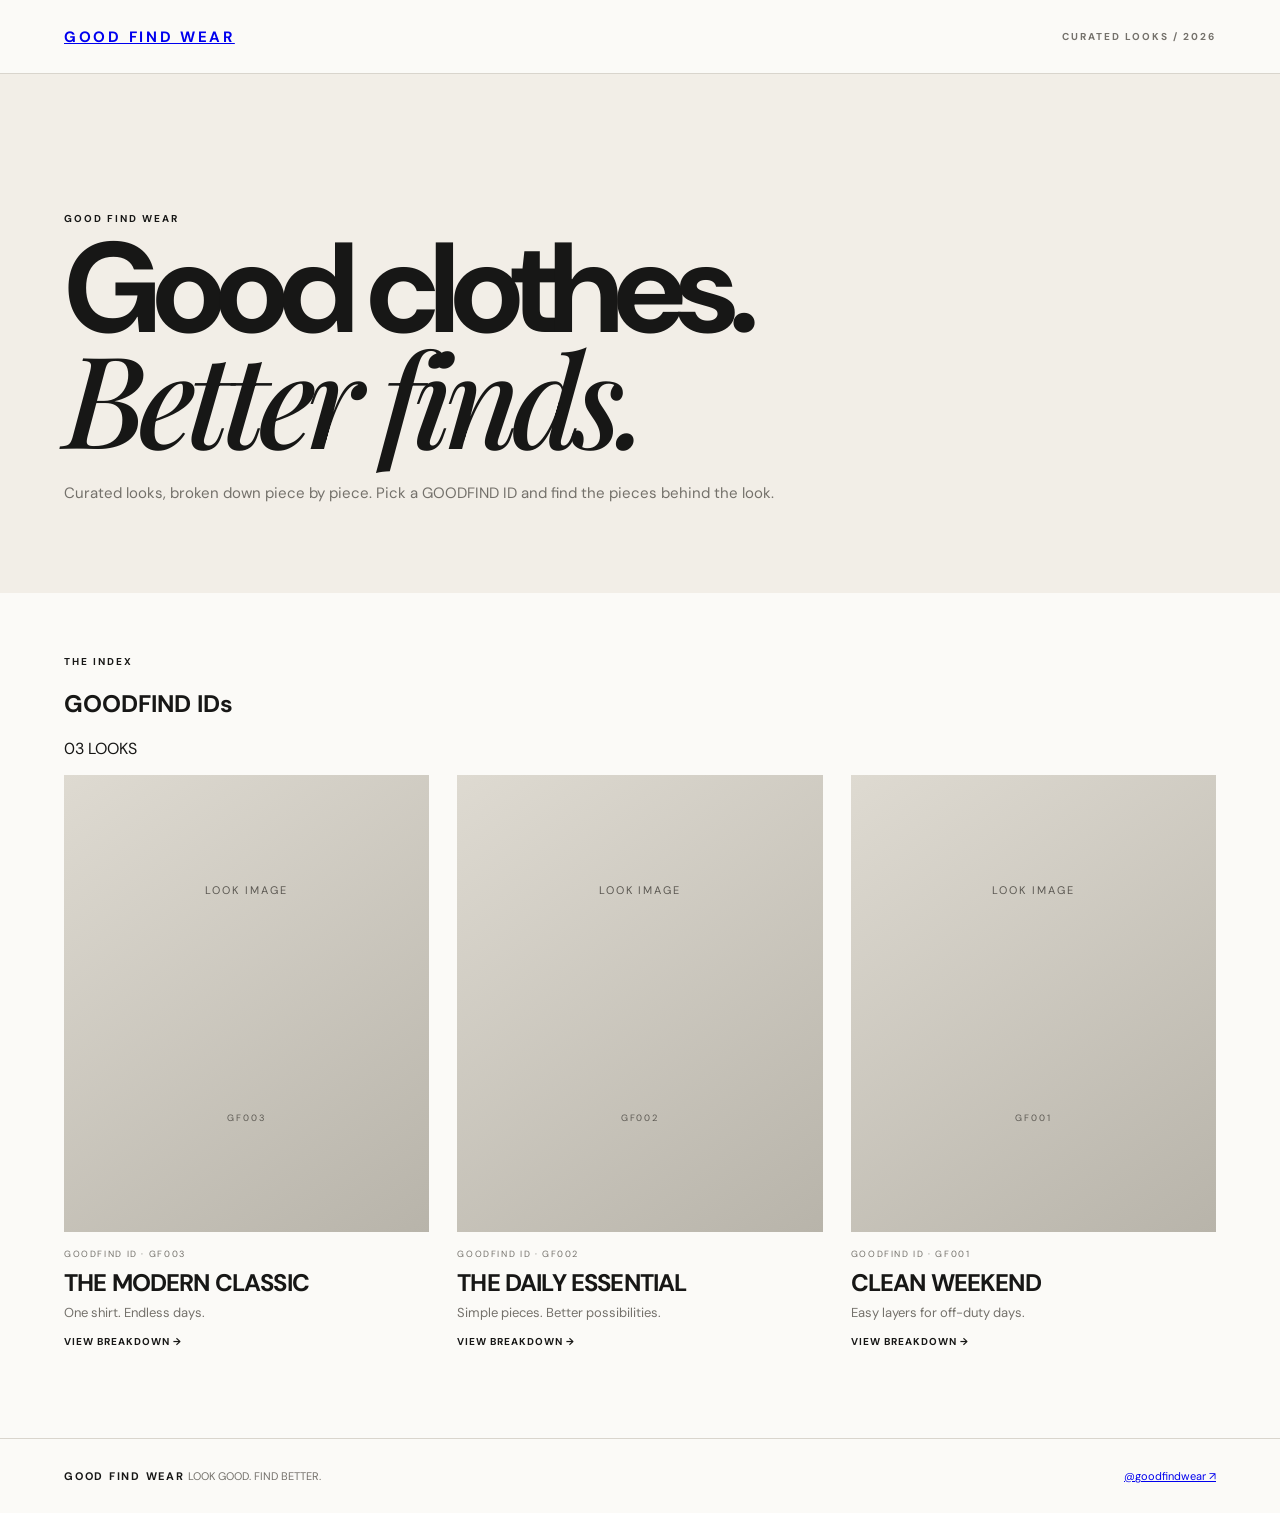
==== index.html @ c54a69d6 "Redesign Good Find landing page" ====
<!doctype html>
<html lang="en">
<head>
  <meta charset="utf-8">
  <meta name="viewport" content="width=device-width, initial-scale=1">
  <meta name="description" content="GOOD FIND WEAR — curated looks and the pieces behind them.">
  <title>GOOD FIND WEAR — Curated Looks</title>
  <link rel="preconnect" href="https://fonts.googleapis.com">
  <link rel="preconnect" href="https://fonts.gstatic.com" crossorigin>
  <link href="https://fonts.googleapis.com/css2?family=DM+Sans:wght@400;500;600;700&family=Playfair+Display:ital,wght@500;600&display=swap" rel="stylesheet">
  <link rel="stylesheet" href="./styles.css">
</head>
<body>
  <header class="site-header">
    <a class="wordmark" href="#top" aria-label="GOOD FIND WEAR home">GOOD FIND WEAR</a>
    <span class="header-note">CURATED LOOKS / 2026</span>
  </header>

  <main id="top">
    <section class="intro">
      <div class="intro-inner">
        <p class="eyebrow">GOOD FIND WEAR</p>
        <h1>Good clothes.<br><em>Better finds.</em></h1>
        <p class="intro-copy">Curated looks, broken down piece by piece. Pick a GOODFIND ID and find the pieces behind the look.</p>
      </div>
    </section>

    <section class="looks" aria-label="Good Find Wear looks">
      <div class="section-head">
        <div>
          <p class="eyebrow">THE INDEX</p>
          <h2>GOODFIND IDs</h2>
        </div>
        <p class="section-count">03 LOOKS</p>
      </div>
      <div id="lookGrid" class="look-grid"></div>
    </section>
  </main>

  <footer>
    <div>
      <strong>GOOD FIND WEAR</strong>
      <span>LOOK GOOD. FIND BETTER.</span>
    </div>
    <a href="https://instagram.com/goodfindwear" target="_blank" rel="noreferrer">@goodfindwear ↗</a>
  </footer>

  <script src="./script.js"></script>
</body>
</html>
---- styles.css ----
@import url('https://fonts.googleapis.com/css2?family=DM+Sans:wght@400;500;600;700&family=Playfair+Display:ital,wght@500;600&display=swap');
:root{--paper:#fbfaf7;--cream:#f2eee7;--ink:#171716;--muted:#74716b;--line:#d9d5cd}
*{box-sizing:border-box}html{scroll-behavior:smooth}body{margin:0;background:var(--paper);color:var(--ink);font-family:'DM Sans',Arial,sans-serif}.site-header{height:74px;padding:0 5vw;border-bottom:1px solid var(--line);display:flex;align-items:center;justify-content:space-between;position:sticky;top:0;background:rgba(251,250,247,.94);backdrop-filter:blur(12px);z-index:10}.wordmark{font-weight:700;letter-spacing:.18em;font-size:15px}.wordmark span{display:block;font-size:8px;letter-spacing:.25em;color:var(--muted);margin-top:5px}.header-note,.eyebrow,.section-label{font-size:10px;letter-spacing:.2em;font-weight:700}.header-note{color:var(--muted)}.intro{padding:10vw 5vw 7vw;background:var(--cream)}.intro h1{font-size:clamp(58px,10vw,128px);line-height:.84;letter-spacing:-.065em;margin:0 0 24px}.intro h1 em{font-family:'Playfair Display',serif;font-weight:500}.intro p:last-child{margin:0;color:var(--muted);font-size:15px}.looks{padding:52px 5vw 90px}.section-label{display:flex;justify-content:space-between;color:var(--muted);border-bottom:1px solid var(--line);padding-bottom:18px;margin-bottom:28px}.look-grid{display:grid;grid-template-columns:repeat(3,1fr);gap:28px}.look-card{cursor:pointer}.look-cover{display:block}.image-placeholder{background:linear-gradient(145deg,#dedad1,#b8b4aa);display:grid;place-items:center;text-align:center;color:#5b5852;font-size:11px;letter-spacing:.18em}.look-image{aspect-ratio:4/5;transition:transform .25s ease}.look-card:hover .look-image{transform:translateY(-3px)}.look-id{font-size:9px;letter-spacing:.18em;color:var(--muted);margin:16px 0 7px}.look-card h2{font-size:24px;letter-spacing:-.035em;margin:0 0 6px}.look-card p:not(.look-id){font-size:13px;color:var(--muted);margin:0}.view{display:block;margin-top:14px;font-size:10px;font-weight:700;letter-spacing:.1em;text-transform:uppercase}.look-details{margin-top:15px}.look-details summary{list-style:none;cursor:pointer;border-top:1px solid var(--line);padding:15px 0;font-size:10px;font-weight:700;letter-spacing:.12em;text-transform:uppercase;display:flex;justify-content:space-between}.look-details summary::-webkit-details-marker{display:none}.look-details summary span{font-size:17px;font-weight:400}.look-details[open] summary span{transform:rotate(45deg)}.breakdown{border-top:1px solid var(--line);padding-top:12px}.breakdown-intro{font-size:10px;font-weight:700;letter-spacing:.15em;margin:0 0 8px}.item{display:grid;grid-template-columns:58px 1fr 18px;gap:11px;align-items:center;padding:12px 0;border-bottom:1px solid var(--line)}.item-image{width:58px;aspect-ratio:1}.item strong{display:block;font-size:13px}.item small{display:block;color:var(--muted);font-size:10px;margin-top:3px}.item b{font-weight:400}.item:hover strong{text-decoration:underline}.placeholder-card{opacity:.55}.placeholder-card .look-cover{pointer-events:none}footer{padding:30px 5vw;border-top:1px solid var(--line);display:flex;justify-content:space-between;align-items:center;font-size:11px}footer strong{letter-spacing:.16em}footer span{color:var(--muted)}footer a{text-decoration:underline}@media(max-width:800px){.header-note{display:none}.intro{padding:20vw 6vw 14vw}.looks{padding:42px 5vw 70px}.look-grid{grid-template-columns:1fr 1fr;gap:20px}.look-card:first-child{grid-column:1/-1}.look-card h2{font-size:20px}.item{grid-template-columns:54px 1fr 16px}.item-image{width:54px}}@media(max-width:520px){.look-grid{grid-template-columns:1fr}.look-card:first-child{grid-column:auto}.intro h1{font-size:58px}footer{display:block}footer a{display:block;margin-top:12px}}
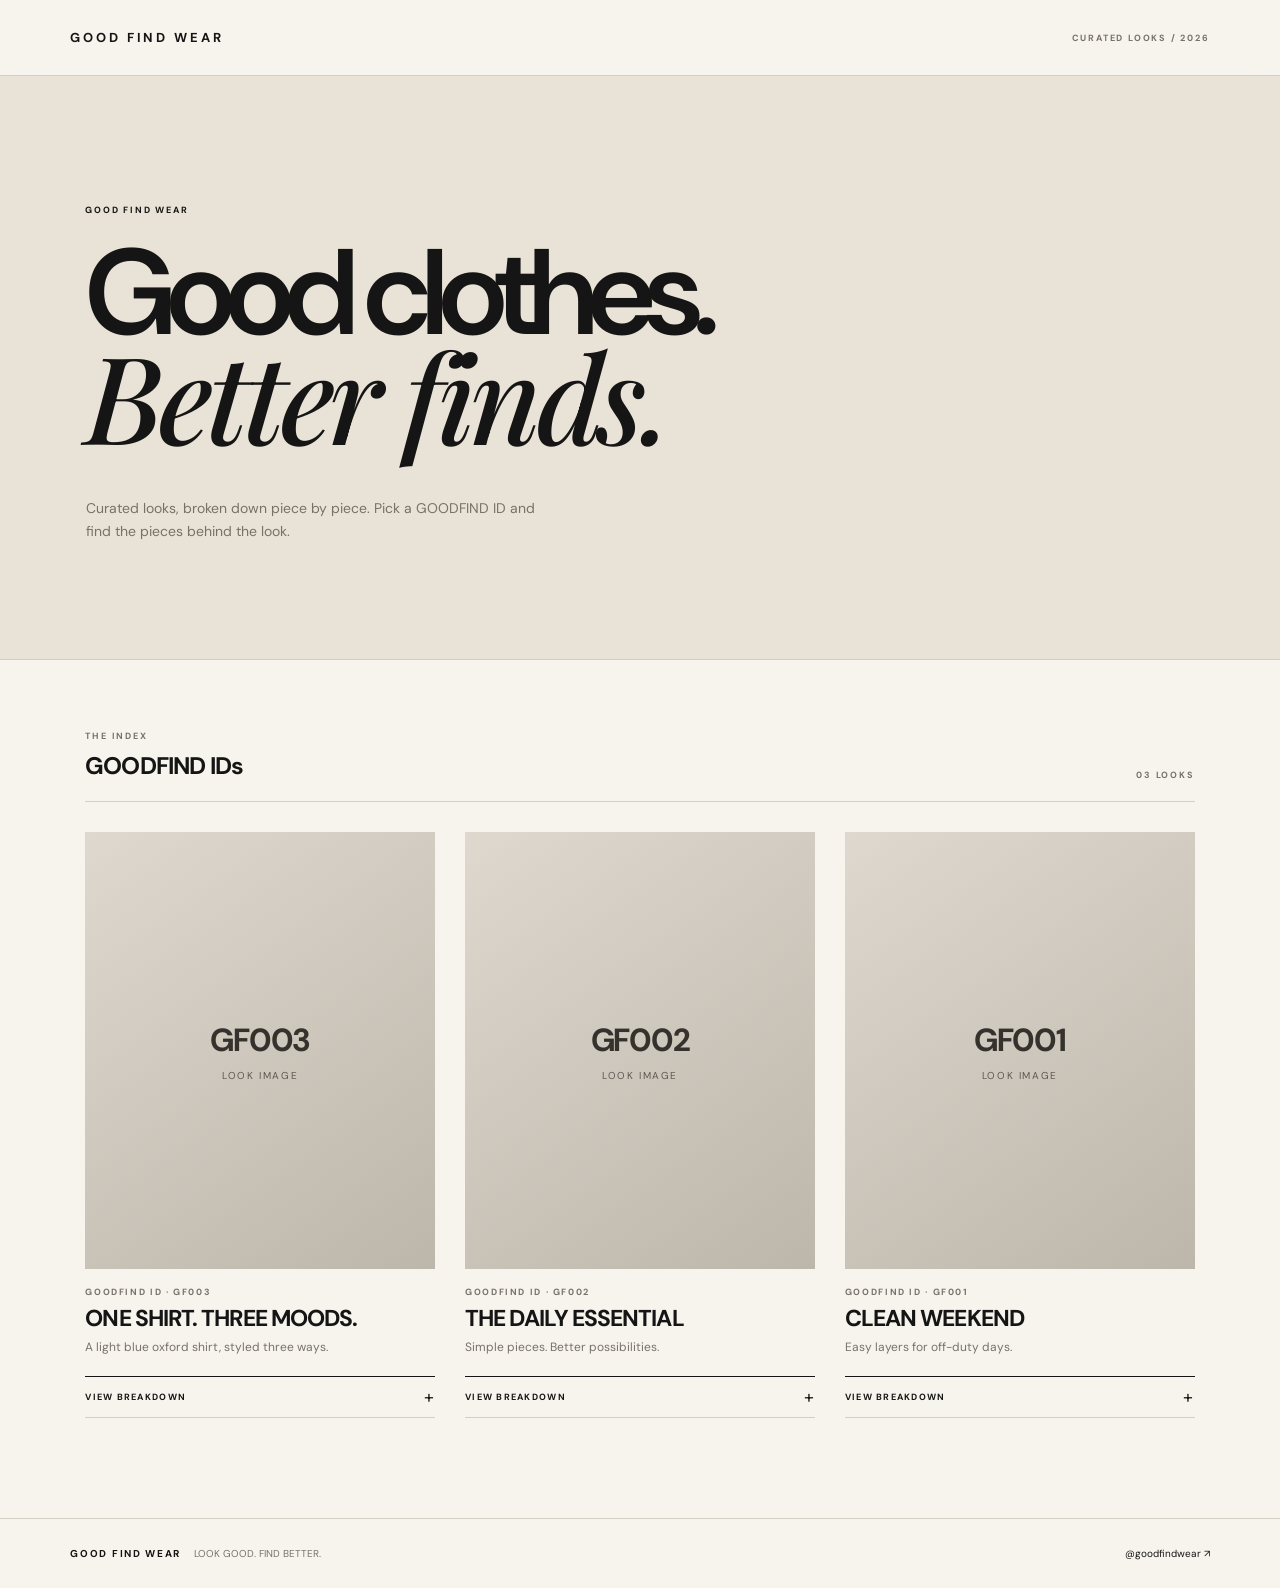
==== commit 11172cc7: "Fix first-load asset caching on landing page" ====
--- a/index.html
+++ b/index.html
@@ -8,7 +8,7 @@
   <link rel="preconnect" href="https://fonts.googleapis.com">
   <link rel="preconnect" href="https://fonts.gstatic.com" crossorigin>
   <link href="https://fonts.googleapis.com/css2?family=DM+Sans:wght@400;500;600;700&family=Playfair+Display:ital,wght@500;600&display=swap" rel="stylesheet">
-  <link rel="stylesheet" href="./styles.css">
+  <link rel="stylesheet" href="./styles.css?v=2">
 </head>
 <body>
   <header class="site-header">
@@ -45,6 +45,6 @@
     <a href="https://instagram.com/goodfindwear" target="_blank" rel="noreferrer">@goodfindwear ↗</a>
   </footer>
 
-  <script src="./script.js"></script>
+  <script src="./script.js?v=2" defer></script>
 </body>
 </html>
--- a/styles.css
+++ b/styles.css
@@ -1,3 +1 @@
-@import url('https://fonts.googleapis.com/css2?family=DM+Sans:wght@400;500;600;700&family=Playfair+Display:ital,wght@500;600&display=swap');
-:root{--paper:#fbfaf7;--cream:#f2eee7;--ink:#171716;--muted:#74716b;--line:#d9d5cd}
-*{box-sizing:border-box}html{scroll-behavior:smooth}body{margin:0;background:var(--paper);color:var(--ink);font-family:'DM Sans',Arial,sans-serif}.site-header{height:74px;padding:0 5vw;border-bottom:1px solid var(--line);display:flex;align-items:center;justify-content:space-between;position:sticky;top:0;background:rgba(251,250,247,.94);backdrop-filter:blur(12px);z-index:10}.wordmark{font-weight:700;letter-spacing:.18em;font-size:15px}.wordmark span{display:block;font-size:8px;letter-spacing:.25em;color:var(--muted);margin-top:5px}.header-note,.eyebrow,.section-label{font-size:10px;letter-spacing:.2em;font-weight:700}.header-note{color:var(--muted)}.intro{padding:10vw 5vw 7vw;background:var(--cream)}.intro h1{font-size:clamp(58px,10vw,128px);line-height:.84;letter-spacing:-.065em;margin:0 0 24px}.intro h1 em{font-family:'Playfair Display',serif;font-weight:500}.intro p:last-child{margin:0;color:var(--muted);font-size:15px}.looks{padding:52px 5vw 90px}.section-label{display:flex;justify-content:space-between;color:var(--muted);border-bottom:1px solid var(--line);padding-bottom:18px;margin-bottom:28px}.look-grid{display:grid;grid-template-columns:repeat(3,1fr);gap:28px}.look-card{cursor:pointer}.look-cover{display:block}.image-placeholder{background:linear-gradient(145deg,#dedad1,#b8b4aa);display:grid;place-items:center;text-align:center;color:#5b5852;font-size:11px;letter-spacing:.18em}.look-image{aspect-ratio:4/5;transition:transform .25s ease}.look-card:hover .look-image{transform:translateY(-3px)}.look-id{font-size:9px;letter-spacing:.18em;color:var(--muted);margin:16px 0 7px}.look-card h2{font-size:24px;letter-spacing:-.035em;margin:0 0 6px}.look-card p:not(.look-id){font-size:13px;color:var(--muted);margin:0}.view{display:block;margin-top:14px;font-size:10px;font-weight:700;letter-spacing:.1em;text-transform:uppercase}.look-details{margin-top:15px}.look-details summary{list-style:none;cursor:pointer;border-top:1px solid var(--line);padding:15px 0;font-size:10px;font-weight:700;letter-spacing:.12em;text-transform:uppercase;display:flex;justify-content:space-between}.look-details summary::-webkit-details-marker{display:none}.look-details summary span{font-size:17px;font-weight:400}.look-details[open] summary span{transform:rotate(45deg)}.breakdown{border-top:1px solid var(--line);padding-top:12px}.breakdown-intro{font-size:10px;font-weight:700;letter-spacing:.15em;margin:0 0 8px}.item{display:grid;grid-template-columns:58px 1fr 18px;gap:11px;align-items:center;padding:12px 0;border-bottom:1px solid var(--line)}.item-image{width:58px;aspect-ratio:1}.item strong{display:block;font-size:13px}.item small{display:block;color:var(--muted);font-size:10px;margin-top:3px}.item b{font-weight:400}.item:hover strong{text-decoration:underline}.placeholder-card{opacity:.55}.placeholder-card .look-cover{pointer-events:none}footer{padding:30px 5vw;border-top:1px solid var(--line);display:flex;justify-content:space-between;align-items:center;font-size:11px}footer strong{letter-spacing:.16em}footer span{color:var(--muted)}footer a{text-decoration:underline}@media(max-width:800px){.header-note{display:none}.intro{padding:20vw 6vw 14vw}.looks{padding:42px 5vw 70px}.look-grid{grid-template-columns:1fr 1fr;gap:20px}.look-card:first-child{grid-column:1/-1}.look-card h2{font-size:20px}.item{grid-template-columns:54px 1fr 16px}.item-image{width:54px}}@media(max-width:520px){.look-grid{grid-template-columns:1fr}.look-card:first-child{grid-column:auto}.intro h1{font-size:58px}footer{display:block}footer a{display:block;margin-top:12px}}
+:root{--paper:#f7f4ee;--cream:#e9e2d6;--ink:#151515;--muted:#777269;--line:#d4cec3;--white:#fbfaf7}*{box-sizing:border-box}html{scroll-behavior:smooth}body{margin:0;background:var(--paper);color:var(--ink);font-family:'DM Sans',Arial,sans-serif;-webkit-font-smoothing:antialiased}.site-header{height:76px;padding:0 5.5vw;border-bottom:1px solid var(--line);display:flex;align-items:center;justify-content:space-between;position:sticky;top:0;background:rgba(247,244,238,.9);backdrop-filter:blur(14px);z-index:20}.wordmark{color:var(--ink);text-decoration:none;font-size:13px;font-weight:700;letter-spacing:.22em}.header-note,.eyebrow,.section-count{font-size:9px;letter-spacing:.2em;font-weight:700;color:var(--muted)}.intro{background:var(--cream);border-bottom:1px solid var(--line)}.intro-inner{max-width:1250px;margin:auto;padding:10vw 5.5vw 9vw}.intro .eyebrow{color:var(--ink);margin:0 0 26px}.intro h1{font-size:clamp(60px,9.5vw,138px);line-height:.84;letter-spacing:-.075em;font-weight:600;margin:0;max-width:1000px}.intro h1 em{font-family:'Playfair Display',Georgia,serif;font-weight:500;letter-spacing:-.045em}.intro-copy{max-width:470px;margin:42px 0 0 1px;font-size:14px;line-height:1.65;color:var(--muted)}.looks{max-width:1250px;margin:auto;padding:70px 5.5vw 100px}.section-head{display:flex;align-items:flex-end;justify-content:space-between;border-bottom:1px solid var(--line);padding-bottom:20px;margin-bottom:30px}.section-head .eyebrow{margin:0 0 8px}.section-head h2{font-size:24px;letter-spacing:-.04em;margin:0}.section-count{margin:0}.look-grid{display:grid;grid-template-columns:repeat(3,minmax(0,1fr));gap:30px}.look-card{min-width:0}.look-cover{display:block;width:100%;aspect-ratio:4/5;background:#d7d1c7;overflow:hidden;position:relative}.look-placeholder{width:100%;height:100%;display:flex;flex-direction:column;align-items:center;justify-content:center;background:linear-gradient(145deg,#ded8ce,#bdb6ab);color:#5d5850;letter-spacing:.16em;font-size:10px}.look-placeholder strong{font-size:32px;letter-spacing:-.04em;margin-bottom:8px;color:#35322d}.look-meta{padding:17px 0 0}.look-id{font-size:9px;letter-spacing:.18em;color:var(--muted);margin:0 0 9px;font-weight:700}.look-card h3{font-size:23px;letter-spacing:-.04em;line-height:1;margin:0 0 8px}.look-theme{font-size:12px;line-height:1.5;color:var(--muted);margin:0}.toggle{margin-top:20px;width:100%;border:0;border-top:1px solid var(--ink);border-bottom:1px solid var(--line);background:transparent;padding:14px 0;text-align:left;display:flex;align-items:center;justify-content:space-between;font:700 9px 'DM Sans',Arial,sans-serif;letter-spacing:.14em;text-transform:uppercase;color:var(--ink);cursor:pointer}.toggle span:last-child{font-size:18px;font-weight:400;line-height:0;transition:transform .2s ease}.look-card.is-open .toggle span:last-child{transform:rotate(45deg)}.breakdown{display:none;padding-top:5px}.look-card.is-open .breakdown{display:block}.breakdown-label{font-size:9px;letter-spacing:.16em;font-weight:700;color:var(--muted);padding:14px 0 4px}.item{display:grid;grid-template-columns:52px 1fr auto;gap:13px;align-items:center;padding:13px 0;border-bottom:1px solid var(--line);text-decoration:none;color:var(--ink)}.item-image{width:52px;height:52px;background:#ded9d0;display:grid;place-items:center;font-size:9px;letter-spacing:.12em;color:#625d54}.item strong{display:block;font-size:12px;font-weight:600}.item small{display:block;font-size:10px;line-height:1.5;color:var(--muted);margin-top:3px}.item b{font-size:14px;font-weight:400}.item.is-disabled{cursor:default}.item.is-disabled b{color:var(--muted)}.affiliate-note{font-size:9px;line-height:1.5;color:var(--muted);margin:12px 0 0}.affiliate-note strong{color:var(--ink)}footer{border-top:1px solid var(--line);padding:28px 5.5vw;display:flex;align-items:center;justify-content:space-between;font-size:10px}footer div{display:flex;gap:13px;align-items:center}footer strong{letter-spacing:.17em}footer span{color:var(--muted)}footer a{color:var(--ink);text-decoration:none}@media(max-width:850px){.look-grid{grid-template-columns:1fr 1fr}.intro-inner{padding-top:18vw;padding-bottom:15vw}}@media(max-width:560px){.site-header{height:64px;padding:0 6vw}.header-note{display:none}.intro-inner{padding:22vw 6vw 18vw}.intro h1{font-size:59px}.intro-copy{margin-top:30px;font-size:13px}.looks{padding:48px 6vw 70px}.section-head{margin-bottom:22px}.look-grid{grid-template-columns:1fr;gap:44px}.look-card h3{font-size:25px}footer{padding:24px 6vw;display:block}footer div{display:block}footer span{display:block;margin-top:6px}footer a{display:block;margin-top:18px}}
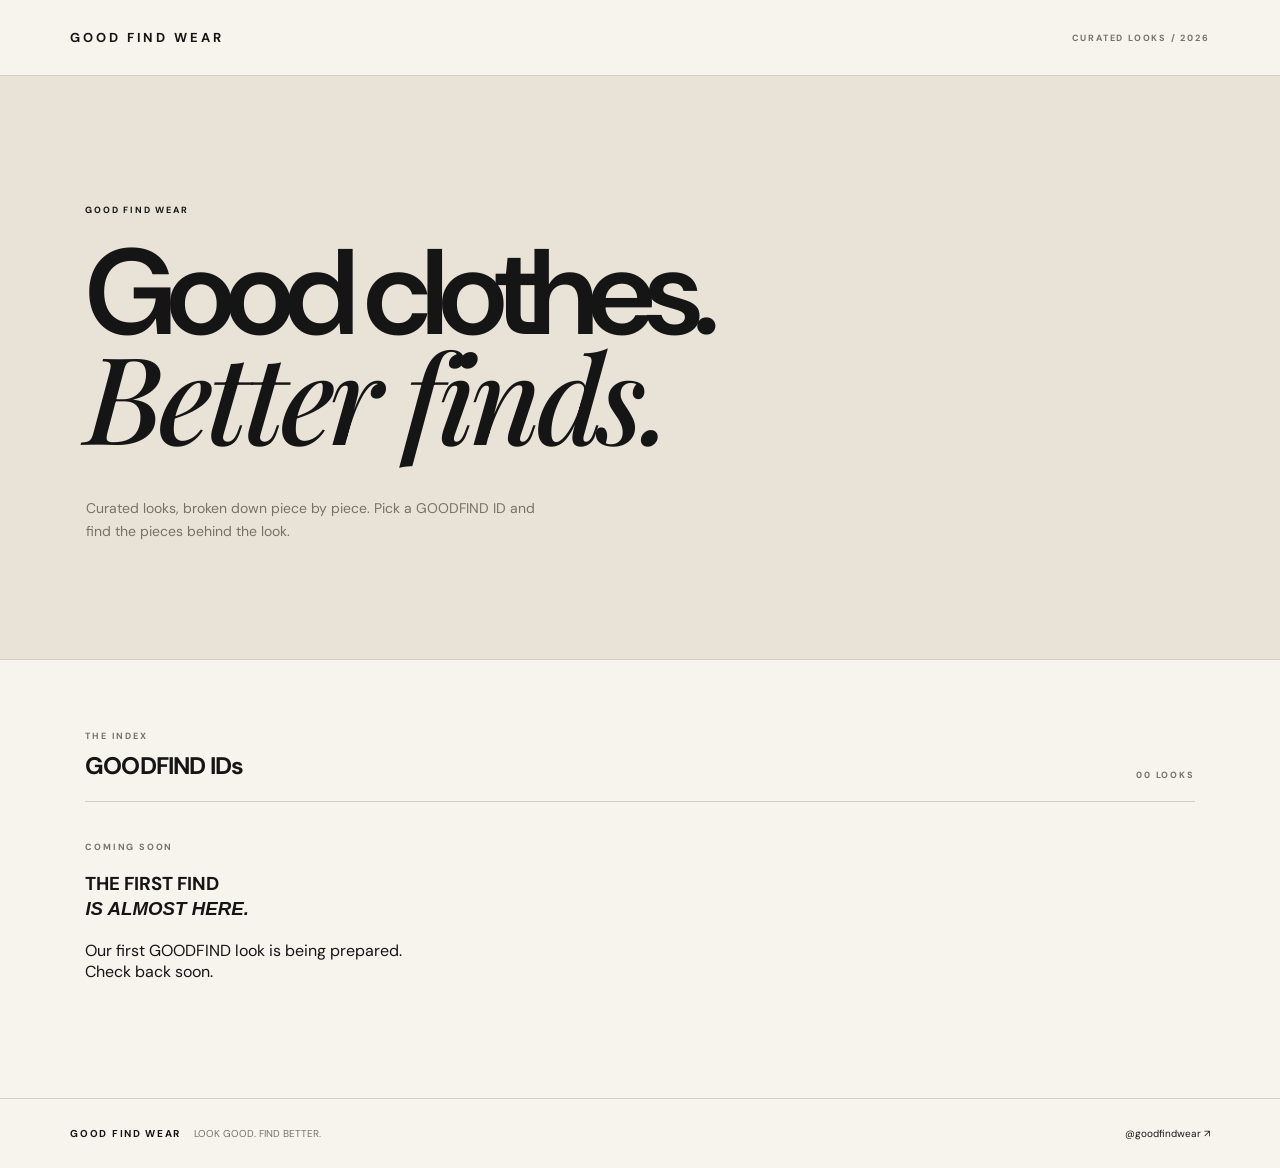
==== commit eb490ca4: "Clear old look content and refresh asset versions" ====
--- a/index.html
+++ b/index.html
@@ -8,7 +8,7 @@
   <link rel="preconnect" href="https://fonts.googleapis.com">
   <link rel="preconnect" href="https://fonts.gstatic.com" crossorigin>
   <link href="https://fonts.googleapis.com/css2?family=DM+Sans:wght@400;500;600;700&family=Playfair+Display:ital,wght@500;600&display=swap" rel="stylesheet">
-  <link rel="stylesheet" href="./styles.css?v=2">
+  <link rel="stylesheet" href="./styles.css?v=3">
 </head>
 <body>
   <header class="site-header">
@@ -31,7 +31,7 @@
           <p class="eyebrow">THE INDEX</p>
           <h2>GOODFIND IDs</h2>
         </div>
-        <p class="section-count">03 LOOKS</p>
+        <p class="section-count">00 LOOKS</p>
       </div>
       <div id="lookGrid" class="look-grid"></div>
     </section>
@@ -45,6 +45,6 @@
     <a href="https://instagram.com/goodfindwear" target="_blank" rel="noreferrer">@goodfindwear ↗</a>
   </footer>
 
-  <script src="./script.js?v=2" defer></script>
+  <script src="./script.js?v=3" defer></script>
 </body>
 </html>
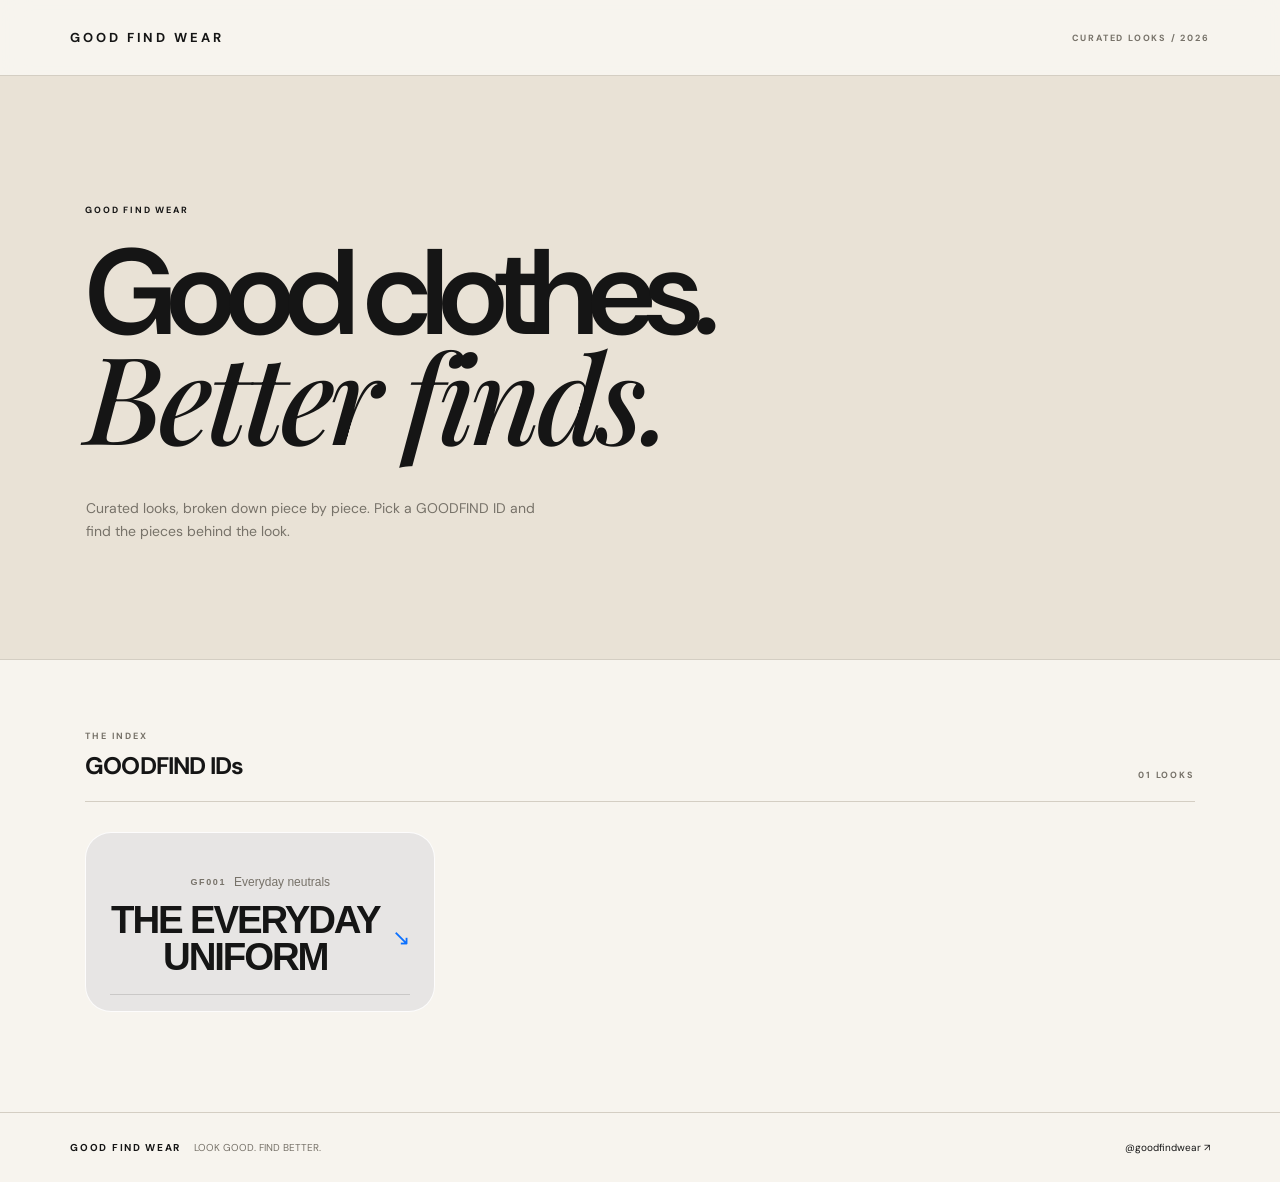
==== commit 810f2c86: "Bust cache and load fixed GOODFIND interaction" ====
--- a/index.html
+++ b/index.html
@@ -8,7 +8,7 @@
   <link rel="preconnect" href="https://fonts.googleapis.com">
   <link rel="preconnect" href="https://fonts.gstatic.com" crossorigin>
   <link href="https://fonts.googleapis.com/css2?family=DM+Sans:wght@400;500;600;700&family=Playfair+Display:ital,wght@500;600&display=swap" rel="stylesheet">
-  <link rel="stylesheet" href="./styles.css?v=3">
+  <link rel="stylesheet" href="./styles.css?v=4">
 </head>
 <body>
   <header class="site-header">
@@ -45,6 +45,6 @@
     <a href="https://instagram.com/goodfindwear" target="_blank" rel="noreferrer">@goodfindwear ↗</a>
   </footer>
 
-  <script src="./script.js?v=3" defer></script>
+  <script src="./script.js?v=4" defer></script>
 </body>
 </html>
--- a/styles.css
+++ b/styles.css
@@ -1 +1 @@
-:root{--paper:#f7f4ee;--cream:#e9e2d6;--ink:#151515;--muted:#777269;--line:#d4cec3;--white:#fbfaf7}*{box-sizing:border-box}html{scroll-behavior:smooth}body{margin:0;background:var(--paper);color:var(--ink);font-family:'DM Sans',Arial,sans-serif;-webkit-font-smoothing:antialiased}.site-header{height:76px;padding:0 5.5vw;border-bottom:1px solid var(--line);display:flex;align-items:center;justify-content:space-between;position:sticky;top:0;background:rgba(247,244,238,.9);backdrop-filter:blur(14px);z-index:20}.wordmark{color:var(--ink);text-decoration:none;font-size:13px;font-weight:700;letter-spacing:.22em}.header-note,.eyebrow,.section-count{font-size:9px;letter-spacing:.2em;font-weight:700;color:var(--muted)}.intro{background:var(--cream);border-bottom:1px solid var(--line)}.intro-inner{max-width:1250px;margin:auto;padding:10vw 5.5vw 9vw}.intro .eyebrow{color:var(--ink);margin:0 0 26px}.intro h1{font-size:clamp(60px,9.5vw,138px);line-height:.84;letter-spacing:-.075em;font-weight:600;margin:0;max-width:1000px}.intro h1 em{font-family:'Playfair Display',Georgia,serif;font-weight:500;letter-spacing:-.045em}.intro-copy{max-width:470px;margin:42px 0 0 1px;font-size:14px;line-height:1.65;color:var(--muted)}.looks{max-width:1250px;margin:auto;padding:70px 5.5vw 100px}.section-head{display:flex;align-items:flex-end;justify-content:space-between;border-bottom:1px solid var(--line);padding-bottom:20px;margin-bottom:30px}.section-head .eyebrow{margin:0 0 8px}.section-head h2{font-size:24px;letter-spacing:-.04em;margin:0}.section-count{margin:0}.look-grid{display:grid;grid-template-columns:repeat(3,minmax(0,1fr));gap:30px}.look-card{min-width:0}.look-cover{display:block;width:100%;aspect-ratio:4/5;background:#d7d1c7;overflow:hidden;position:relative}.look-placeholder{width:100%;height:100%;display:flex;flex-direction:column;align-items:center;justify-content:center;background:linear-gradient(145deg,#ded8ce,#bdb6ab);color:#5d5850;letter-spacing:.16em;font-size:10px}.look-placeholder strong{font-size:32px;letter-spacing:-.04em;margin-bottom:8px;color:#35322d}.look-meta{padding:17px 0 0}.look-id{font-size:9px;letter-spacing:.18em;color:var(--muted);margin:0 0 9px;font-weight:700}.look-card h3{font-size:23px;letter-spacing:-.04em;line-height:1;margin:0 0 8px}.look-theme{font-size:12px;line-height:1.5;color:var(--muted);margin:0}.toggle{margin-top:20px;width:100%;border:0;border-top:1px solid var(--ink);border-bottom:1px solid var(--line);background:transparent;padding:14px 0;text-align:left;display:flex;align-items:center;justify-content:space-between;font:700 9px 'DM Sans',Arial,sans-serif;letter-spacing:.14em;text-transform:uppercase;color:var(--ink);cursor:pointer}.toggle span:last-child{font-size:18px;font-weight:400;line-height:0;transition:transform .2s ease}.look-card.is-open .toggle span:last-child{transform:rotate(45deg)}.breakdown{display:none;padding-top:5px}.look-card.is-open .breakdown{display:block}.breakdown-label{font-size:9px;letter-spacing:.16em;font-weight:700;color:var(--muted);padding:14px 0 4px}.item{display:grid;grid-template-columns:52px 1fr auto;gap:13px;align-items:center;padding:13px 0;border-bottom:1px solid var(--line);text-decoration:none;color:var(--ink)}.item-image{width:52px;height:52px;background:#ded9d0;display:grid;place-items:center;font-size:9px;letter-spacing:.12em;color:#625d54}.item strong{display:block;font-size:12px;font-weight:600}.item small{display:block;font-size:10px;line-height:1.5;color:var(--muted);margin-top:3px}.item b{font-size:14px;font-weight:400}.item.is-disabled{cursor:default}.item.is-disabled b{color:var(--muted)}.affiliate-note{font-size:9px;line-height:1.5;color:var(--muted);margin:12px 0 0}.affiliate-note strong{color:var(--ink)}footer{border-top:1px solid var(--line);padding:28px 5.5vw;display:flex;align-items:center;justify-content:space-between;font-size:10px}footer div{display:flex;gap:13px;align-items:center}footer strong{letter-spacing:.17em}footer span{color:var(--muted)}footer a{color:var(--ink);text-decoration:none}@media(max-width:850px){.look-grid{grid-template-columns:1fr 1fr}.intro-inner{padding-top:18vw;padding-bottom:15vw}}@media(max-width:560px){.site-header{height:64px;padding:0 6vw}.header-note{display:none}.intro-inner{padding:22vw 6vw 18vw}.intro h1{font-size:59px}.intro-copy{margin-top:30px;font-size:13px}.looks{padding:48px 6vw 70px}.section-head{margin-bottom:22px}.look-grid{grid-template-columns:1fr;gap:44px}.look-card h3{font-size:25px}footer{padding:24px 6vw;display:block}footer div{display:block}footer span{display:block;margin-top:6px}footer a{display:block;margin-top:18px}}
+:root{--paper:#f7f4ee;--cream:#e9e2d6;--ink:#151515;--muted:#777269;--line:#d4cec3;--white:#fbfaf7}*{box-sizing:border-box}html{scroll-behavior:smooth}body{margin:0;background:var(--paper);color:var(--ink);font-family:'DM Sans',Arial,sans-serif;-webkit-font-smoothing:antialiased}.site-header{height:76px;padding:0 5.5vw;border-bottom:1px solid var(--line);display:flex;align-items:center;justify-content:space-between;position:sticky;top:0;background:rgba(247,244,238,.9);backdrop-filter:blur(14px);z-index:20}.wordmark{color:var(--ink);text-decoration:none;font-size:13px;font-weight:700;letter-spacing:.22em}.header-note,.eyebrow,.section-count{font-size:9px;letter-spacing:.2em;font-weight:700;color:var(--muted)}.intro{background:var(--cream);border-bottom:1px solid var(--line)}.intro-inner{max-width:1250px;margin:auto;padding:10vw 5.5vw 9vw}.intro .eyebrow{color:var(--ink);margin:0 0 26px}.intro h1{font-size:clamp(60px,9.5vw,138px);line-height:.84;letter-spacing:-.075em;font-weight:600;margin:0;max-width:1000px}.intro h1 em{font-family:'Playfair Display',Georgia,serif;font-weight:500;letter-spacing:-.045em}.intro-copy{max-width:470px;margin:42px 0 0 1px;font-size:14px;line-height:1.65;color:var(--muted)}.looks{max-width:1250px;margin:auto;padding:70px 5.5vw 100px}.section-head{display:flex;align-items:flex-end;justify-content:space-between;border-bottom:1px solid var(--line);padding-bottom:20px;margin-bottom:30px}.section-head .eyebrow{margin:0 0 8px}.section-head h2{font-size:24px;letter-spacing:-.04em;margin:0}.section-count{margin:0}.look-grid{display:grid;grid-template-columns:repeat(3,minmax(0,1fr));gap:30px}.look-card{min-width:0}.look-trigger{display:block;width:100%;border:1px solid rgba(255,255,255,.9);border-radius:26px;background:#e7e5e4;padding:40px 24px 16px;text-align:center;color:var(--ink);cursor:pointer;appearance:none;-webkit-appearance:none;box-shadow:none}.look-trigger:active{transform:translateY(1px)}.look-trigger:focus-visible{outline:2px solid var(--ink);outline-offset:4px}.look-meta{display:flex;justify-content:center;align-items:center;gap:8px;flex-wrap:wrap}.look-id{font-size:9px;letter-spacing:.18em;color:var(--muted);font-weight:700}.look-theme{font-size:12px;line-height:1.5;color:var(--muted)}.look-title-row{display:flex;align-items:center;justify-content:center;gap:12px;margin-top:10px}.look-title-row h3{font-size:clamp(23px,3vw,42px);letter-spacing:-.055em;line-height:.98;margin:0}.look-arrow{font-size:22px;color:#0b70ff;transition:transform .2s ease}.look-trigger[aria-expanded="true"] .look-arrow{transform:rotate(45deg)}.look-line{height:1px;background:rgba(21,21,21,.14);margin-top:18px}.breakdown{padding:20px 0 0}.breakdown[hidden]{display:none!important}.breakdown-head{display:flex;align-items:flex-end;justify-content:space-between;gap:16px;padding-bottom:14px;border-bottom:1px solid var(--line)}.breakdown-head .eyebrow{margin:0 0 6px}.breakdown-sub,.look-price{font-size:11px;color:var(--muted);margin:0;line-height:1.4}.item-list{list-style:none;margin:0;padding:0}.item-row{display:grid;grid-template-columns:30px 1fr auto;gap:12px;align-items:center;padding:16px 0;border-bottom:1px solid var(--line)}.item-number{font-size:9px;letter-spacing:.14em;color:var(--muted)}.item-main{min-width:0}.item-main strong{display:block;font-size:12px;line-height:1.35;font-weight:600}.item-main span{display:block;font-size:10px;line-height:1.4;color:var(--muted);margin-top:3px}.shop-link{font-size:9px;letter-spacing:.13em;font-weight:700;color:var(--ink);text-decoration:none;white-space:nowrap}.shop-link.is-disabled{color:#aaa;cursor:default}.empty-state{padding:50px 0;text-align:center}.empty-state h3{font-size:30px;line-height:1;margin:12px 0}.empty-state p:last-child{font-size:13px;color:var(--muted)}footer{border-top:1px solid var(--line);padding:28px 5.5vw;display:flex;align-items:center;justify-content:space-between;font-size:10px}footer div{display:flex;gap:13px;align-items:center}footer strong{letter-spacing:.17em}footer span{color:var(--muted)}footer a{color:var(--ink);text-decoration:none}@media(max-width:850px){.look-grid{grid-template-columns:1fr 1fr}.intro-inner{padding-top:18vw;padding-bottom:15vw}}@media(max-width:560px){.site-header{height:64px;padding:0 6vw}.header-note{display:none}.intro-inner{padding:22vw 6vw 18vw}.intro h1{font-size:59px}.intro-copy{margin-top:30px;font-size:13px}.looks{padding:48px 6vw 70px}.section-head{margin-bottom:22px}.look-grid{grid-template-columns:1fr;gap:26px}.look-trigger{padding:34px 18px 14px;border-radius:22px}.look-title-row h3{font-size:28px}.breakdown{padding-top:16px}.breakdown-head{display:block}.look-price{display:block;margin-top:6px}.item-row{grid-template-columns:26px 1fr auto;gap:9px;padding:14px 0}.item-main strong{font-size:12px}.shop-link{font-size:8px}footer{padding:24px 6vw;display:block}footer div{display:block}footer span{display:block;margin-top:6px}footer a{display:block;margin-top:18px}}
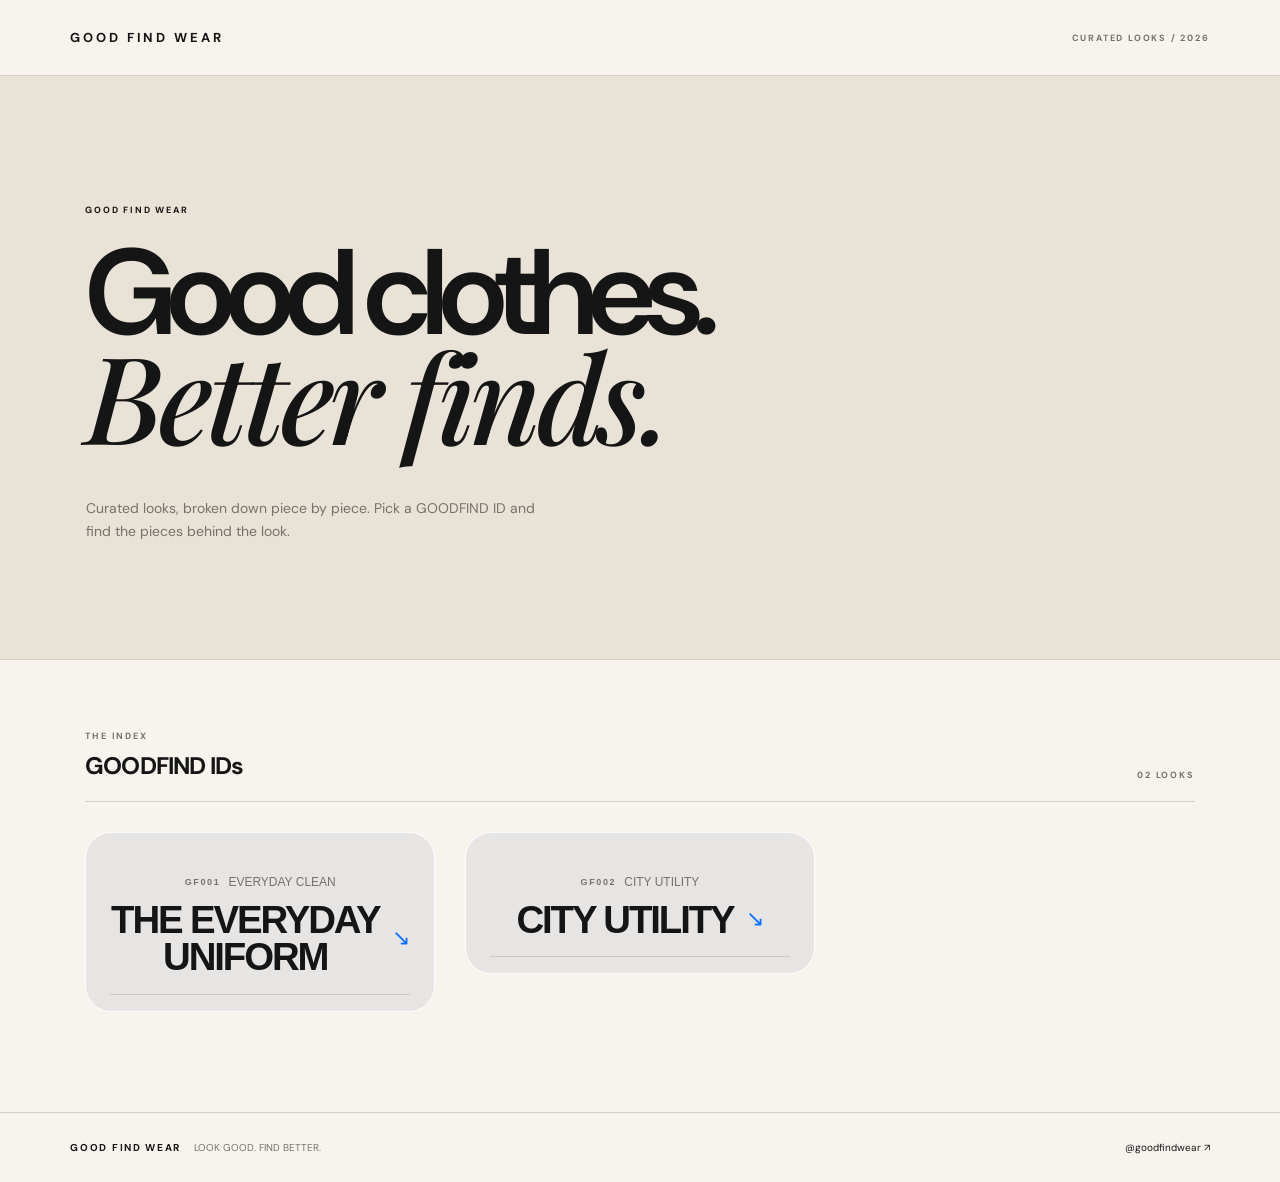
==== commit a16c78bf: "fix: bump landing-page script cache version" ====
--- a/index.html
+++ b/index.html
@@ -45,6 +45,6 @@
     <a href="https://instagram.com/goodfindwear" target="_blank" rel="noreferrer">@goodfindwear ↗</a>
   </footer>
 
-  <script src="./script.js?v=4" defer></script>
+  <script src="./script.js?v=5" defer></script>
 </body>
 </html>
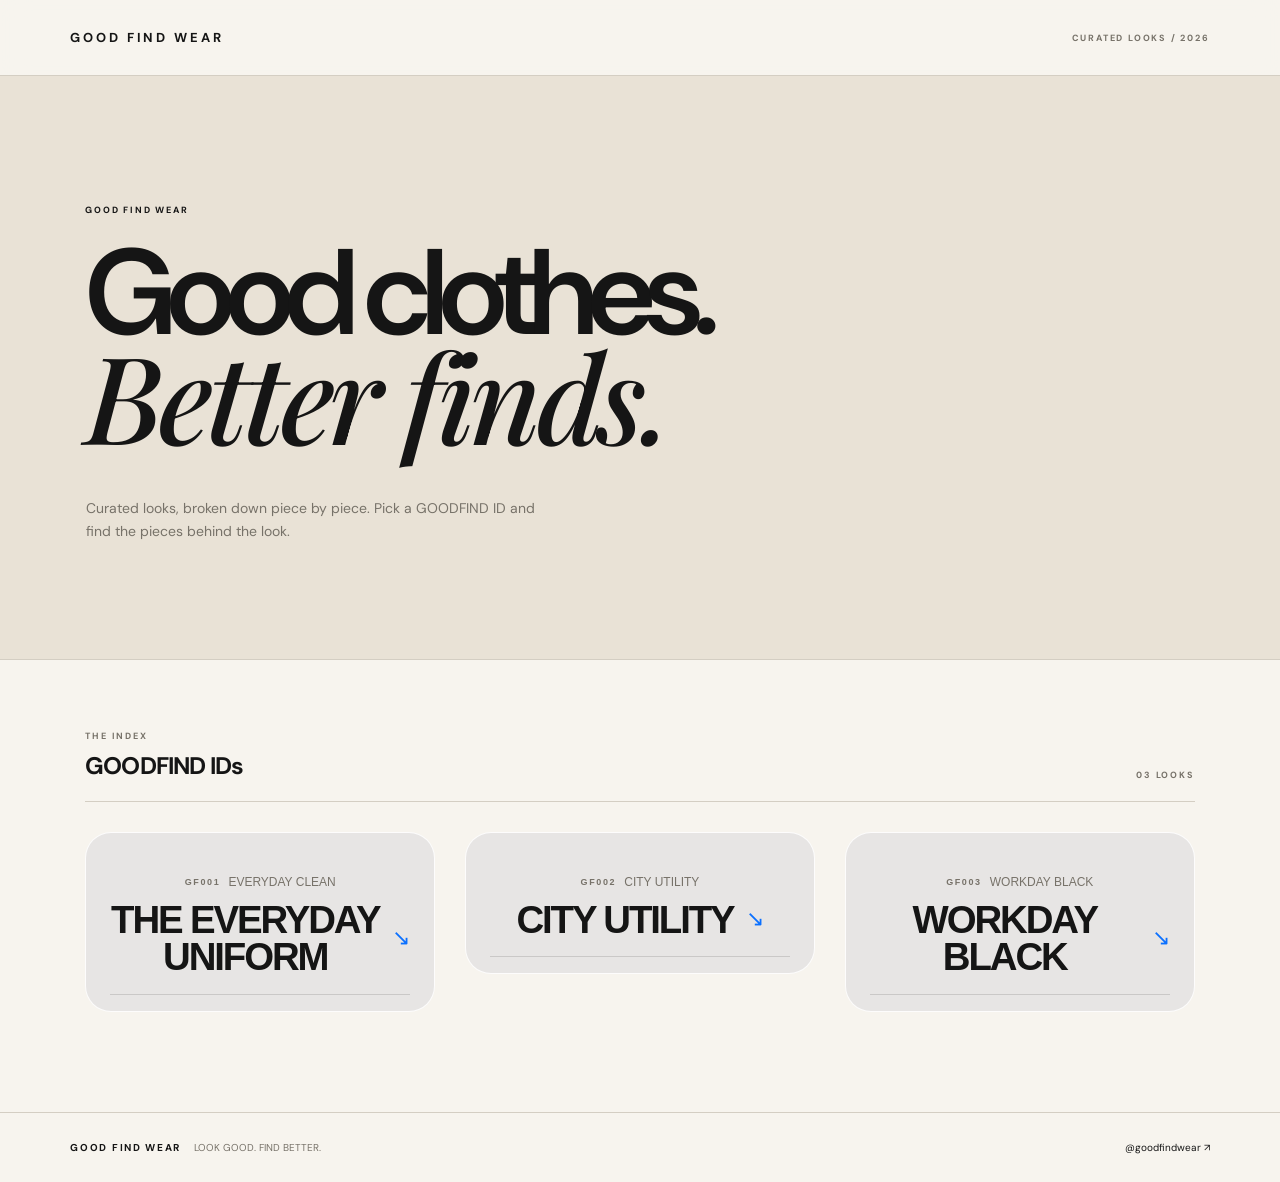
==== commit f647ba32: "Bump script cache version for GF003" ====
--- a/index.html
+++ b/index.html
@@ -45,6 +45,6 @@
     <a href="https://instagram.com/goodfindwear" target="_blank" rel="noreferrer">@goodfindwear ↗</a>
   </footer>
 
-  <script src="./script.js?v=5" defer></script>
+  <script src="./script.js?v=6" defer></script>
 </body>
 </html>
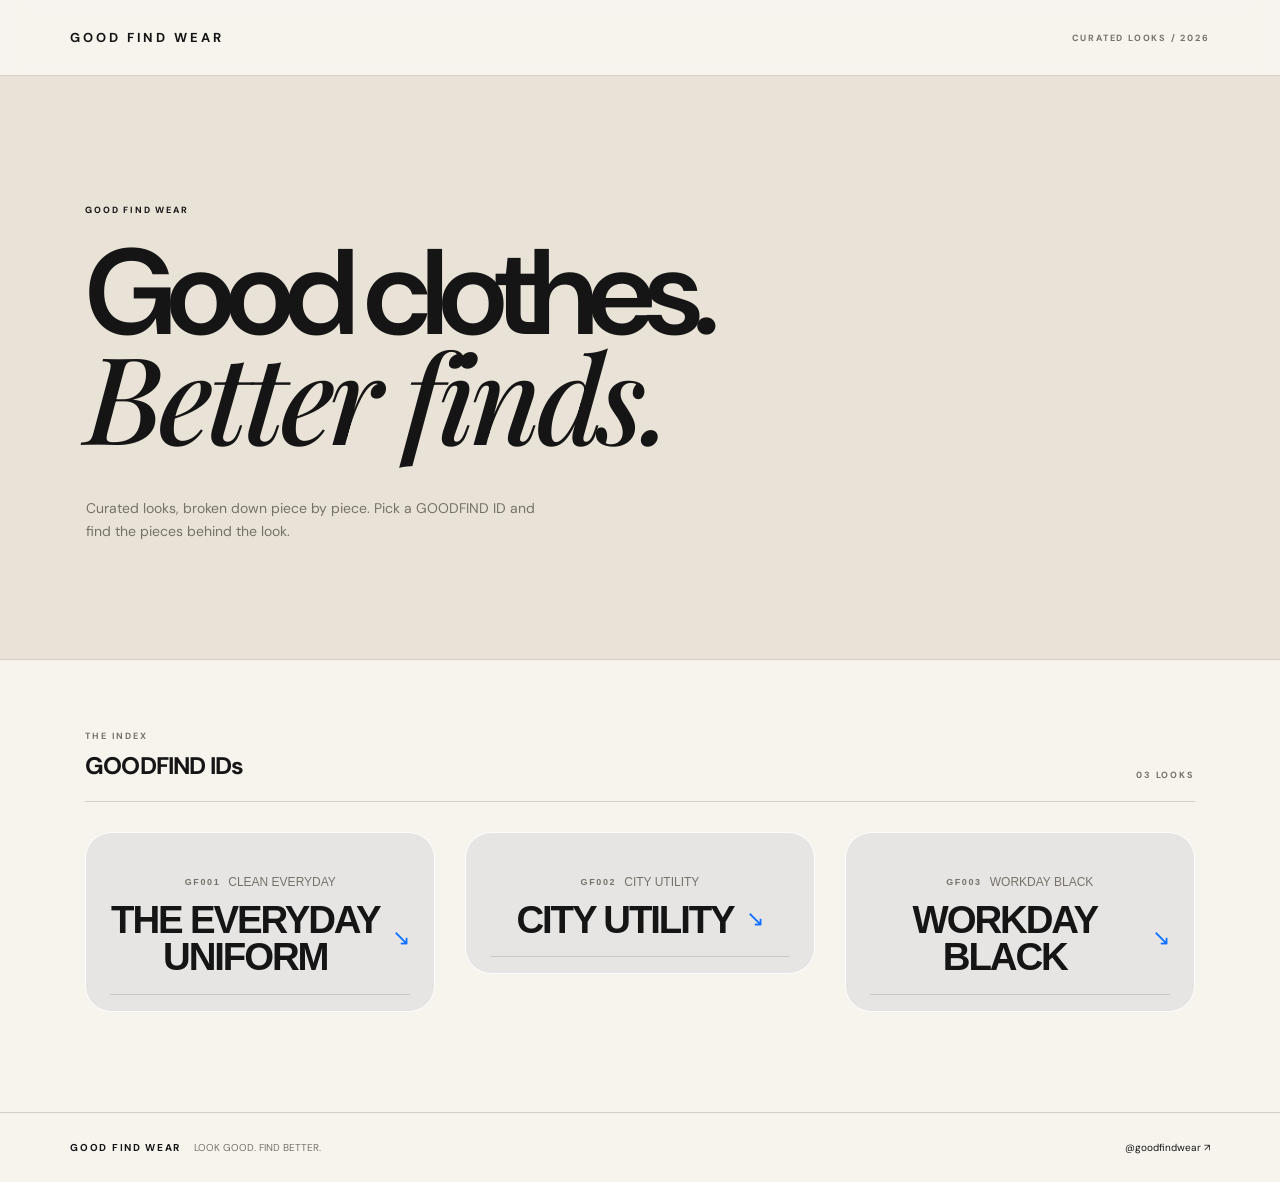
==== commit 484d609a: "Bump Good Find Wear landing-page script version for GF001 live cache bust" ====
--- a/index.html
+++ b/index.html
@@ -45,6 +45,6 @@
     <a href="https://instagram.com/goodfindwear" target="_blank" rel="noreferrer">@goodfindwear ↗</a>
   </footer>
 
-  <script src="./script.js?v=6" defer></script>
+  <script src="./script.js?v=7" defer></script>
 </body>
 </html>
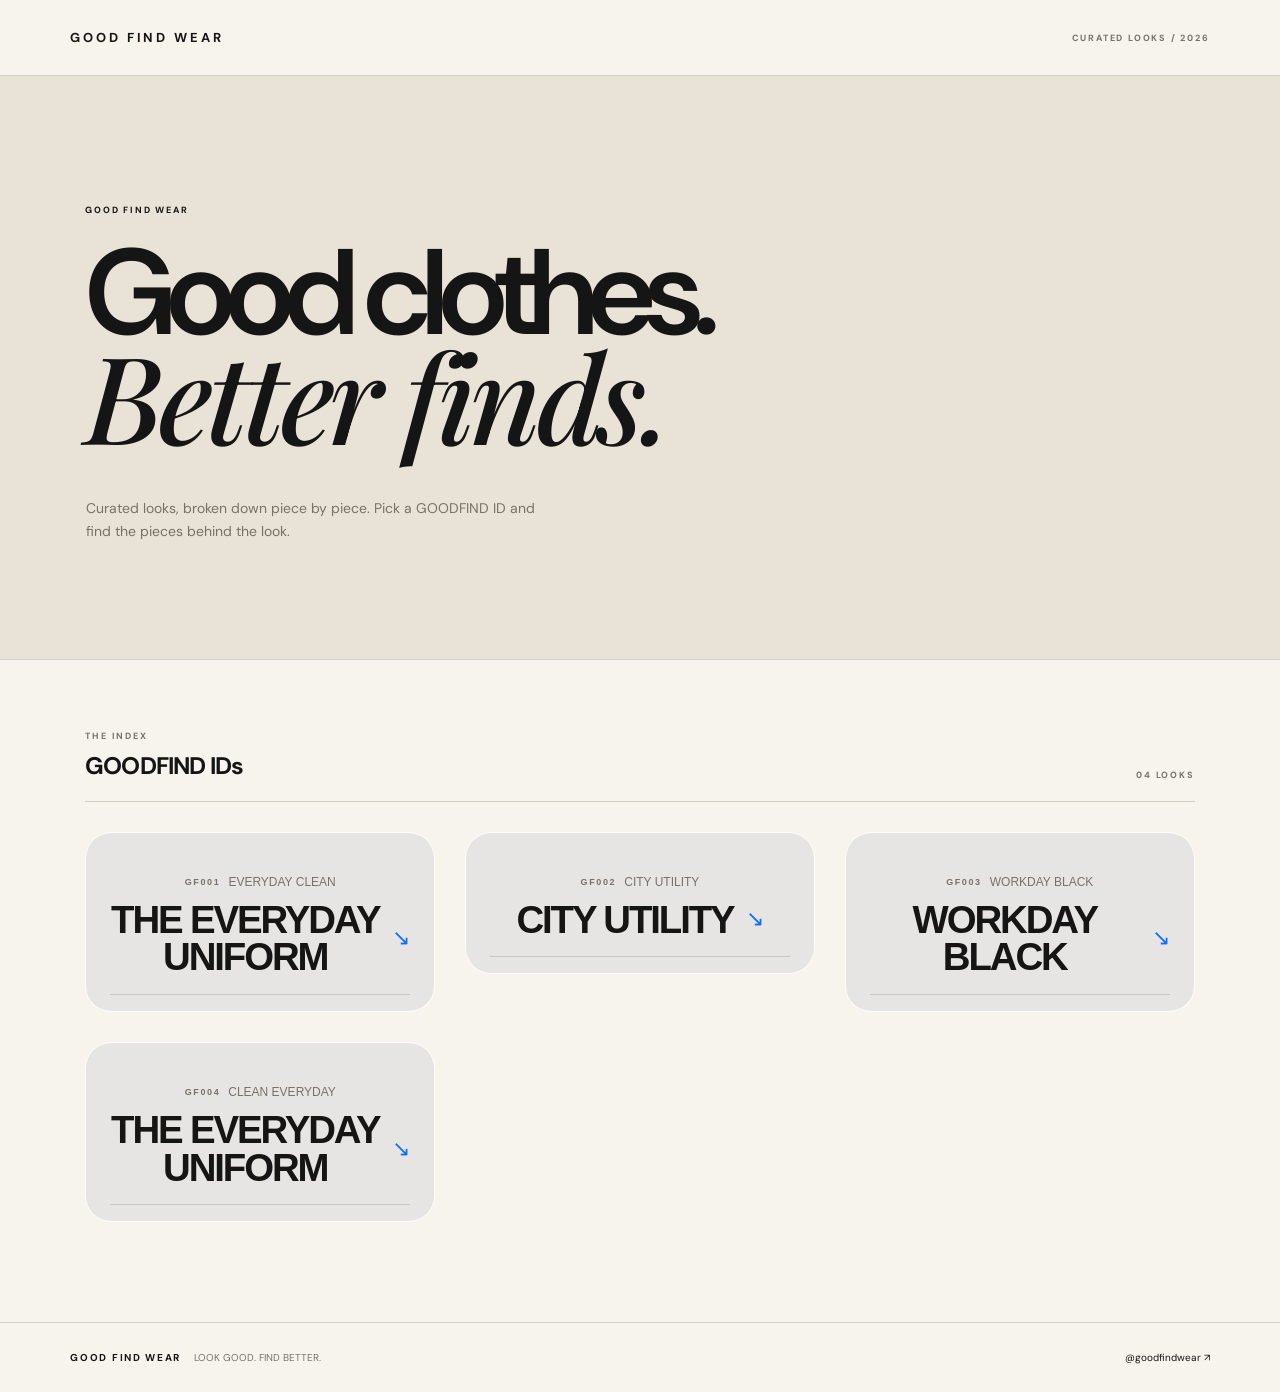
==== commit 347b6718: "fix: bump script cache version for GF001-GF004" ====
--- a/index.html
+++ b/index.html
@@ -45,6 +45,6 @@
     <a href="https://instagram.com/goodfindwear" target="_blank" rel="noreferrer">@goodfindwear ↗</a>
   </footer>
 
-  <script src="./script.js?v=7" defer></script>
+  <script src="./script.js?v=8" defer></script>
 </body>
 </html>
